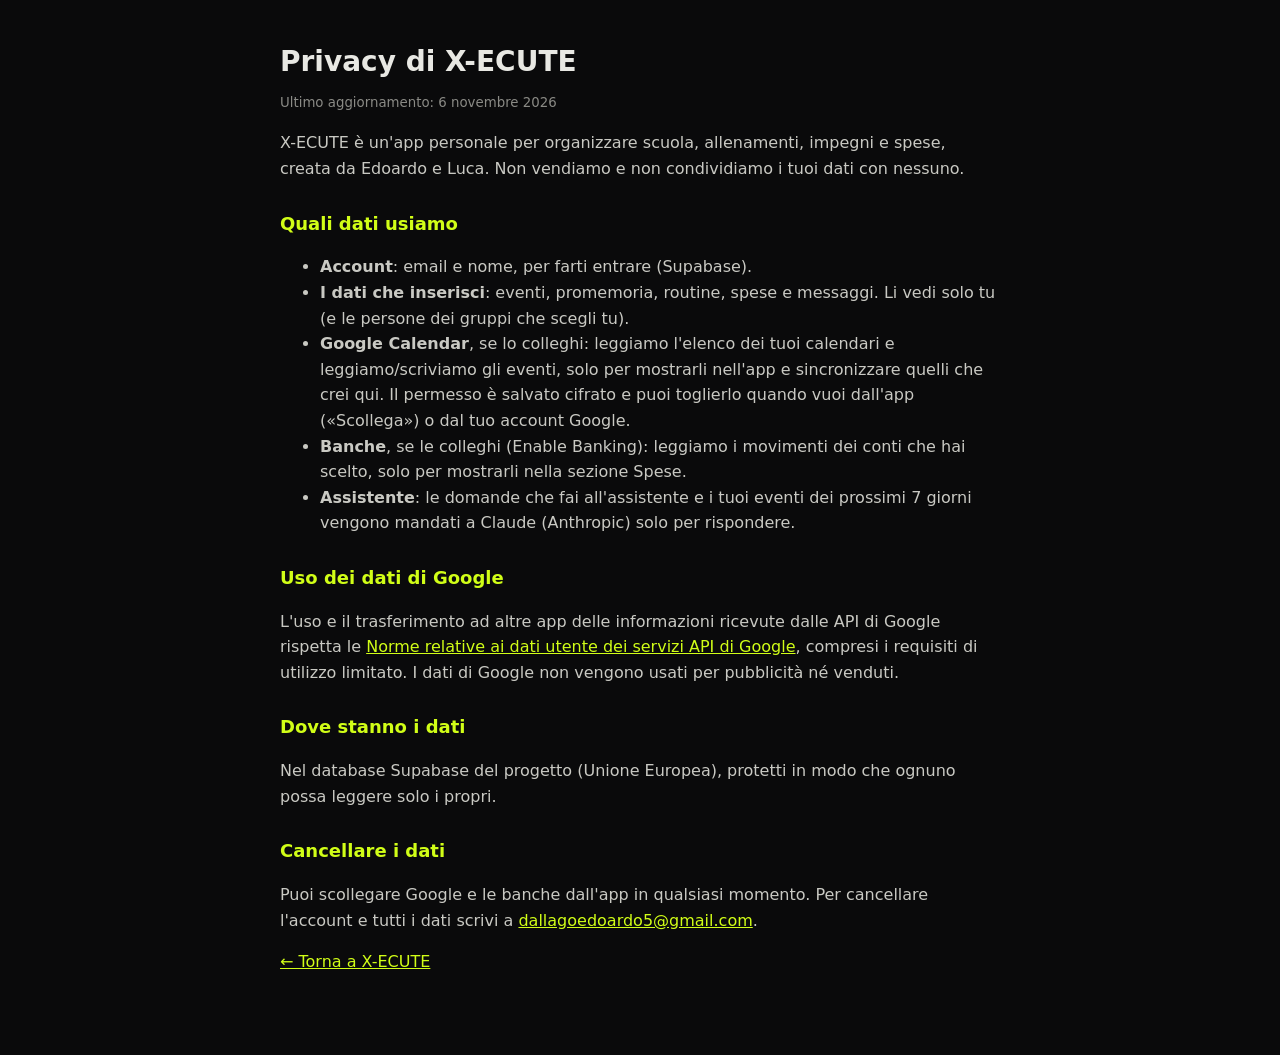
==== app/privacy.html @ a5dabc81 "Create privacy.html" ====
<!DOCTYPE html>
<html lang="it">
<head>
  <meta charset="UTF-8">
  <meta name="viewport" content="width=device-width, initial-scale=1.0">
  <title>Privacy · X-ECUTE</title>
  <link rel="icon" href="img/icona.svg?v=2" type="image/svg+xml">
  <style>
    body { margin: 0; background: #0a0a0b; color: #e8e8e3; font-family: system-ui, -apple-system, "Segoe UI", sans-serif; line-height: 1.6; }
    main { max-width: 720px; margin: 0 auto; padding: 40px 16px 64px; }
    h1 { font-size: 28px; margin: 0 0 4px; }
    h2 { font-size: 18px; margin: 28px 0 6px; color: #d1fe17; }
    p, li { color: #c9c9c3; }
    a { color: #d1fe17; }
    small { color: #8a8a85; }
  </style>
</head>
<body>
  <main>
    <h1>Privacy di X-ECUTE</h1>
    <small>Ultimo aggiornamento: 6 novembre 2026</small>

    <p>X-ECUTE è un'app personale per organizzare scuola, allenamenti, impegni e spese,
    creata da Edoardo e Luca. Non vendiamo e non condividiamo i tuoi dati con nessuno.</p>

    <h2>Quali dati usiamo</h2>
    <ul>
      <li><strong>Account</strong>: email e nome, per farti entrare (Supabase).</li>
      <li><strong>I dati che inserisci</strong>: eventi, promemoria, routine, spese e messaggi. Li vedi solo tu
        (e le persone dei gruppi che scegli tu).</li>
      <li><strong>Google Calendar</strong>, se lo colleghi: leggiamo l'elenco dei tuoi calendari e leggiamo/scriviamo
        gli eventi, solo per mostrarli nell'app e sincronizzare quelli che crei qui. Il permesso è salvato cifrato
        e puoi toglierlo quando vuoi dall'app («Scollega») o dal tuo account Google.</li>
      <li><strong>Banche</strong>, se le colleghi (Enable Banking): leggiamo i movimenti dei conti che hai scelto,
        solo per mostrarli nella sezione Spese.</li>
      <li><strong>Assistente</strong>: le domande che fai all'assistente e i tuoi eventi dei prossimi 7 giorni vengono
        mandati a Claude (Anthropic) solo per rispondere.</li>
    </ul>

    <h2>Uso dei dati di Google</h2>
    <p>L'uso e il trasferimento ad altre app delle informazioni ricevute dalle API di Google rispetta le
    <a href="https://developers.google.com/terms/api-services-user-data-policy" target="_blank" rel="noopener">Norme relative ai dati utente dei servizi API di Google</a>,
    compresi i requisiti di utilizzo limitato. I dati di Google non vengono usati per pubblicità né venduti.</p>

    <h2>Dove stanno i dati</h2>
    <p>Nel database Supabase del progetto (Unione Europea), protetti in modo che ognuno possa leggere solo i propri.</p>

    <h2>Cancellare i dati</h2>
    <p>Puoi scollegare Google e le banche dall'app in qualsiasi momento. Per cancellare l'account e tutti i dati
    scrivi a <a href="mailto:dallagoedoardo5@gmail.com">dallagoedoardo5@gmail.com</a>.</p>

    <p><a href="./">← Torna a X-ECUTE</a></p>
  </main>
</body>
</html>
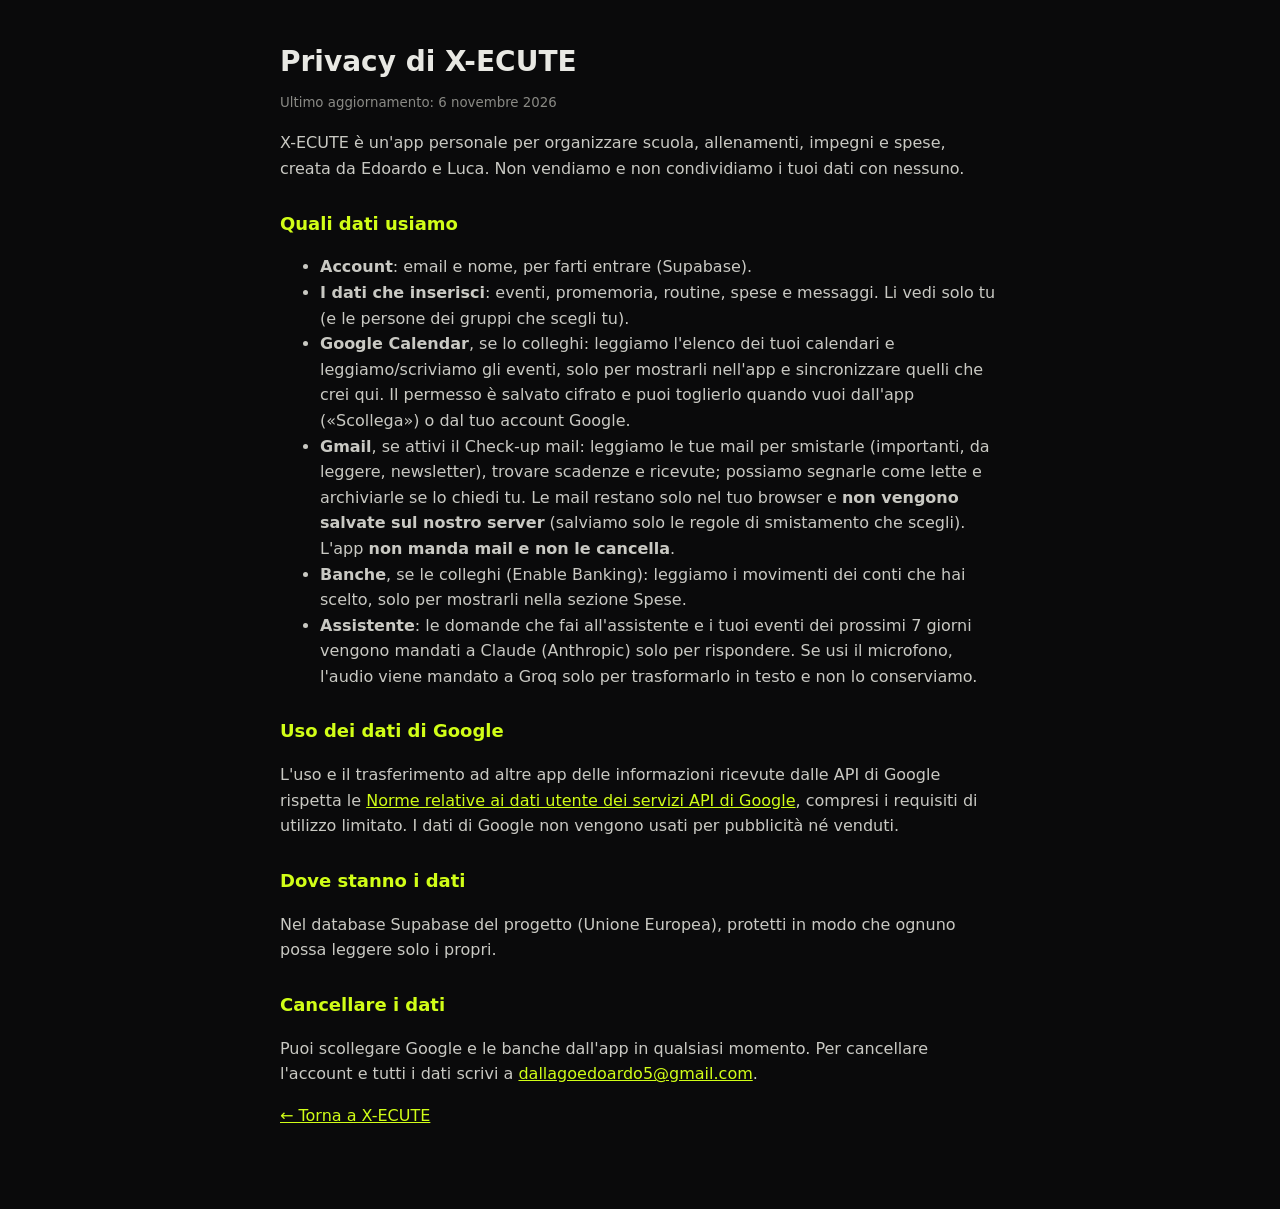
==== commit 71b1741b: "Update privacy.html" ====
--- a/app/privacy.html
+++ b/app/privacy.html
@@ -31,10 +31,15 @@
       <li><strong>Google Calendar</strong>, se lo colleghi: leggiamo l'elenco dei tuoi calendari e leggiamo/scriviamo
         gli eventi, solo per mostrarli nell'app e sincronizzare quelli che crei qui. Il permesso è salvato cifrato
         e puoi toglierlo quando vuoi dall'app («Scollega») o dal tuo account Google.</li>
+      <li><strong>Gmail</strong>, se attivi il Check-up mail: leggiamo le tue mail per smistarle (importanti, da leggere,
+        newsletter), trovare scadenze e ricevute; possiamo segnarle come lette e archiviarle se lo chiedi tu.
+        Le mail restano solo nel tuo browser e <strong>non vengono salvate sul nostro server</strong> (salviamo solo le
+        regole di smistamento che scegli). L'app <strong>non manda mail e non le cancella</strong>.</li>
       <li><strong>Banche</strong>, se le colleghi (Enable Banking): leggiamo i movimenti dei conti che hai scelto,
         solo per mostrarli nella sezione Spese.</li>
       <li><strong>Assistente</strong>: le domande che fai all'assistente e i tuoi eventi dei prossimi 7 giorni vengono
-        mandati a Claude (Anthropic) solo per rispondere.</li>
+        mandati a Claude (Anthropic) solo per rispondere. Se usi il microfono, l'audio viene mandato a Groq solo per
+        trasformarlo in testo e non lo conserviamo.</li>
     </ul>
 
     <h2>Uso dei dati di Google</h2>
